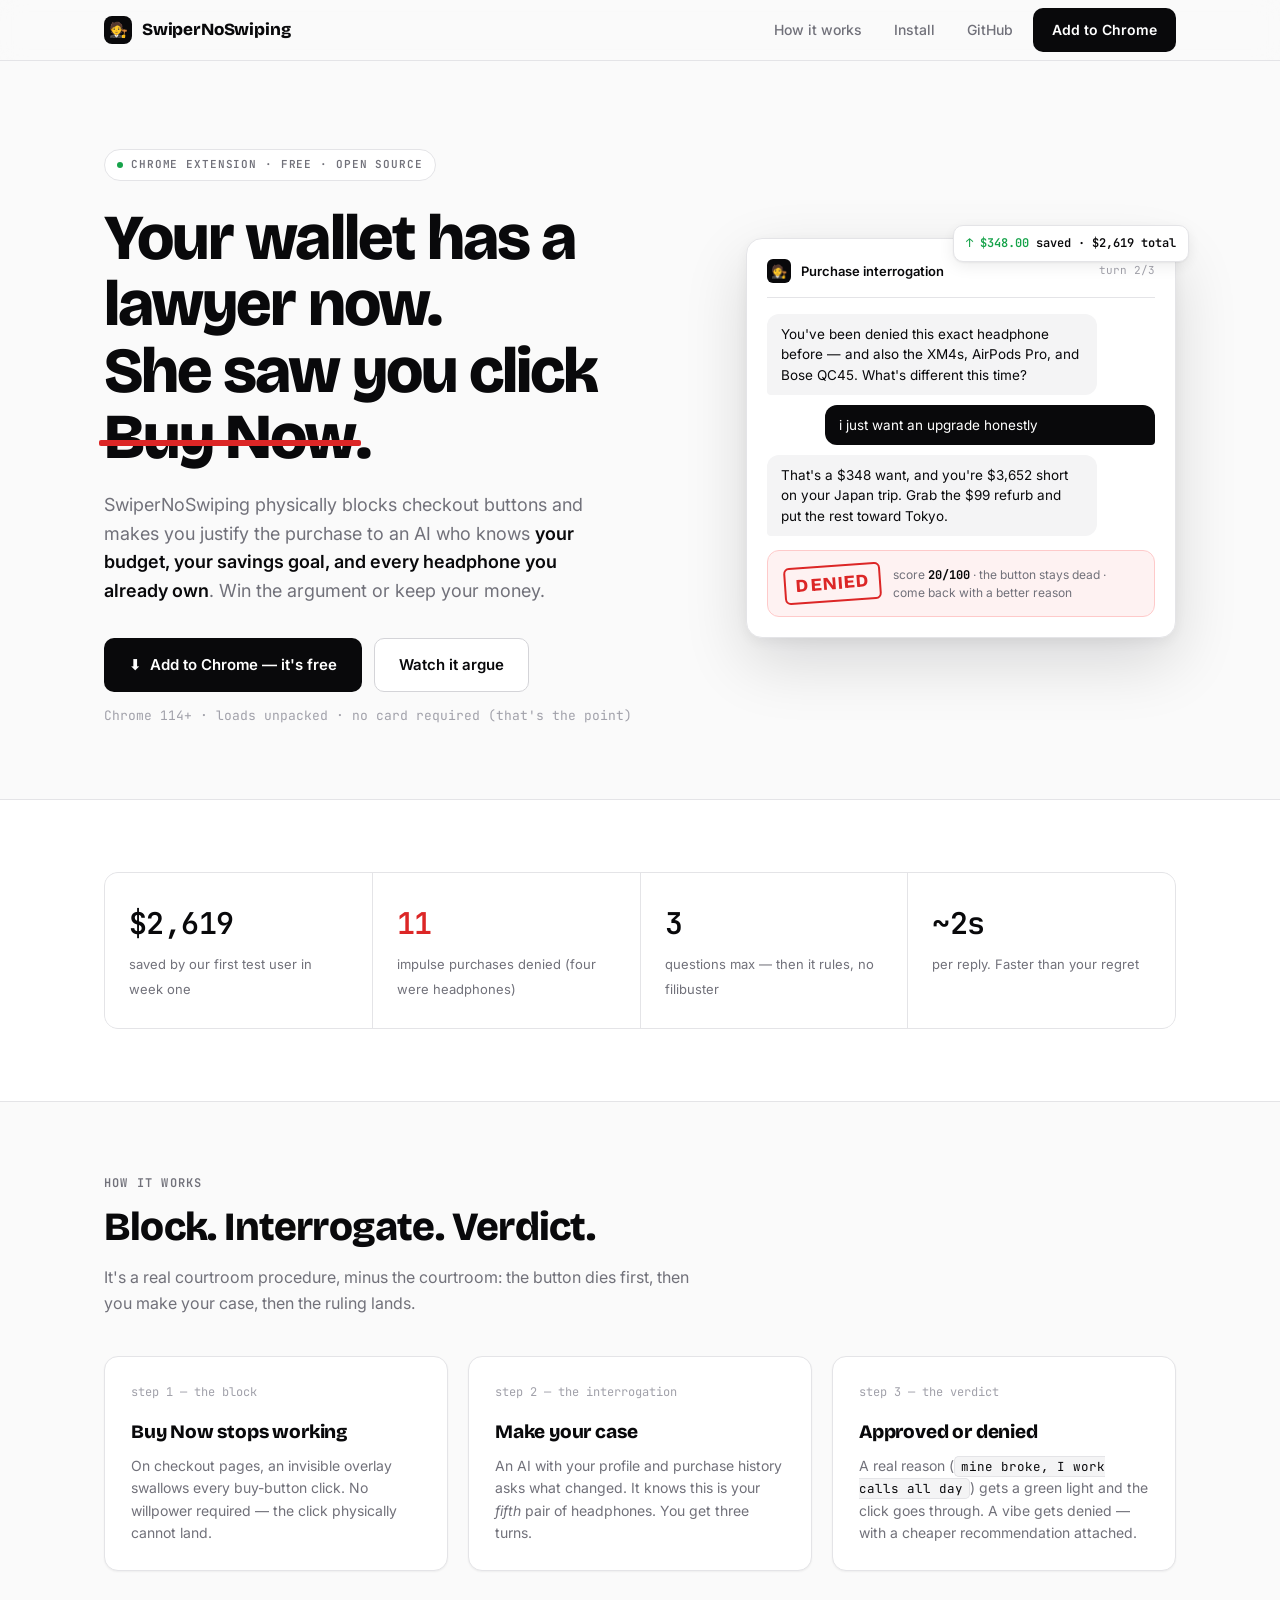
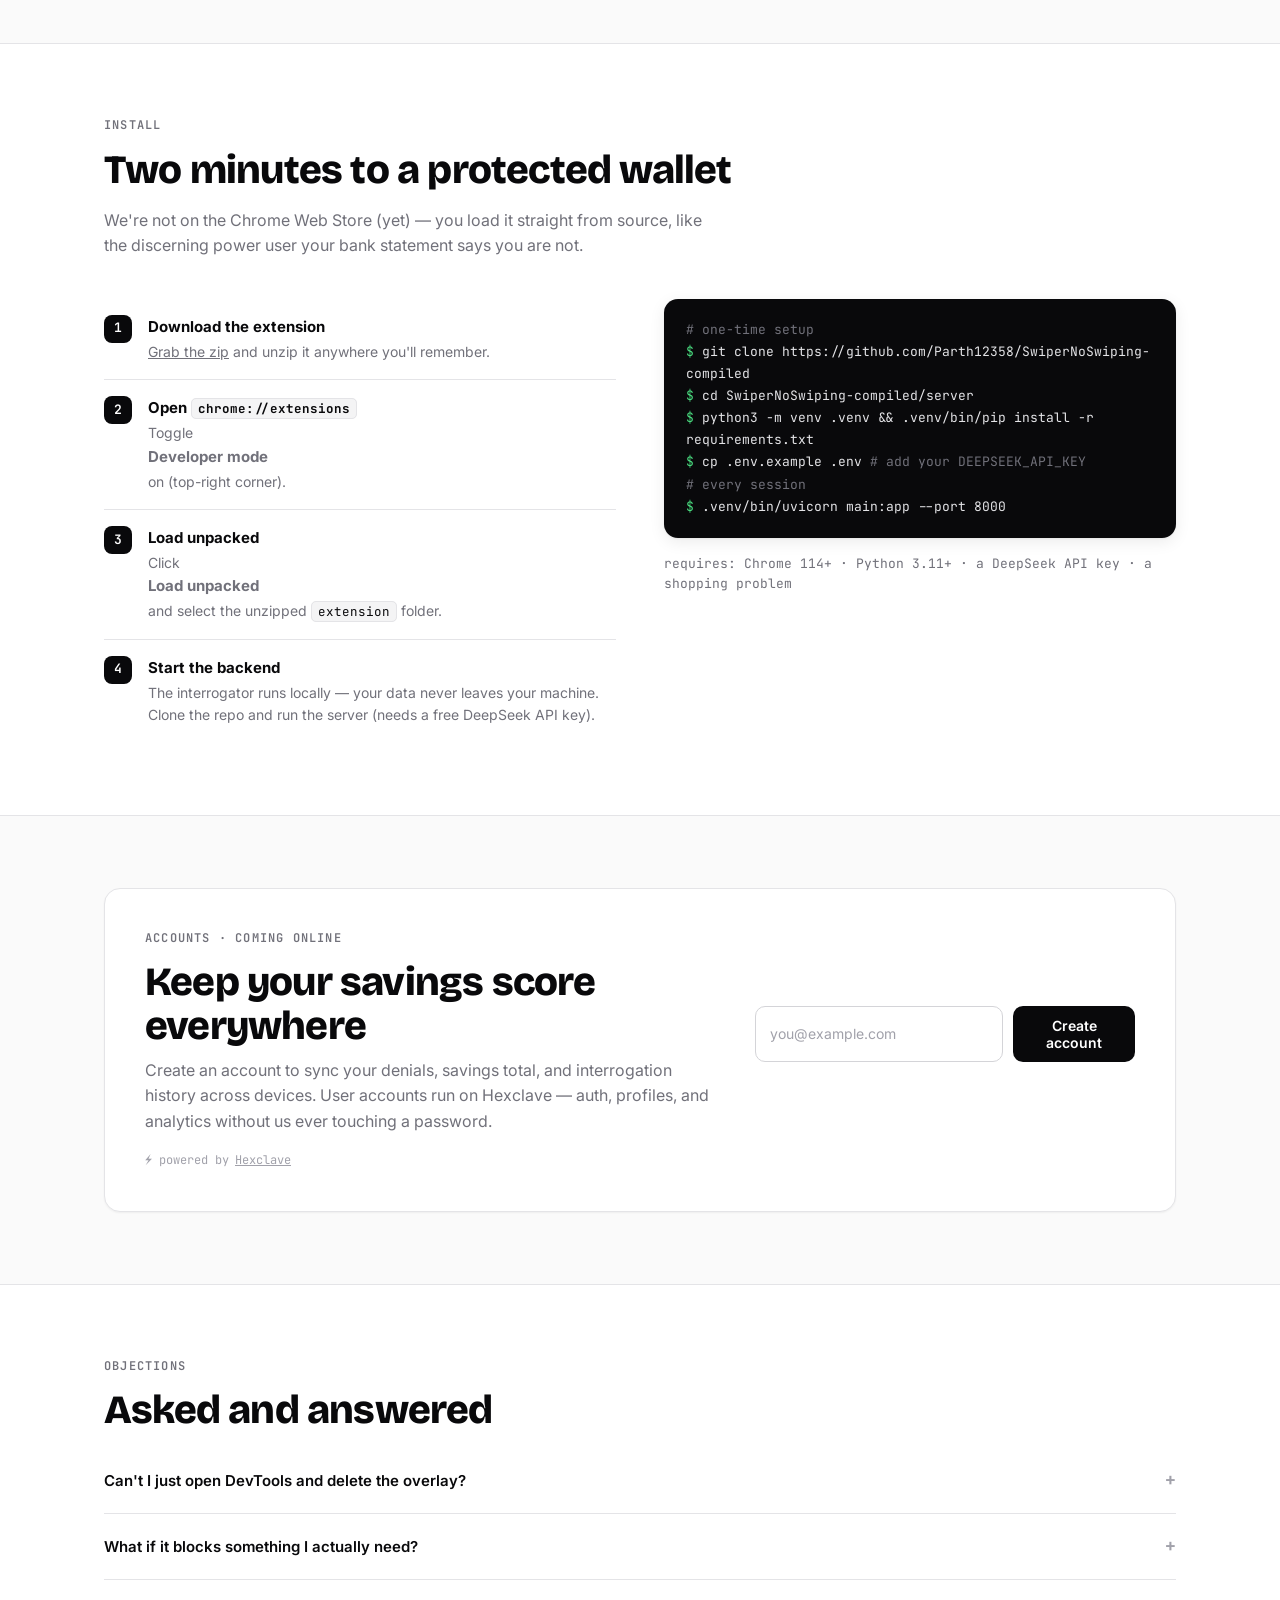
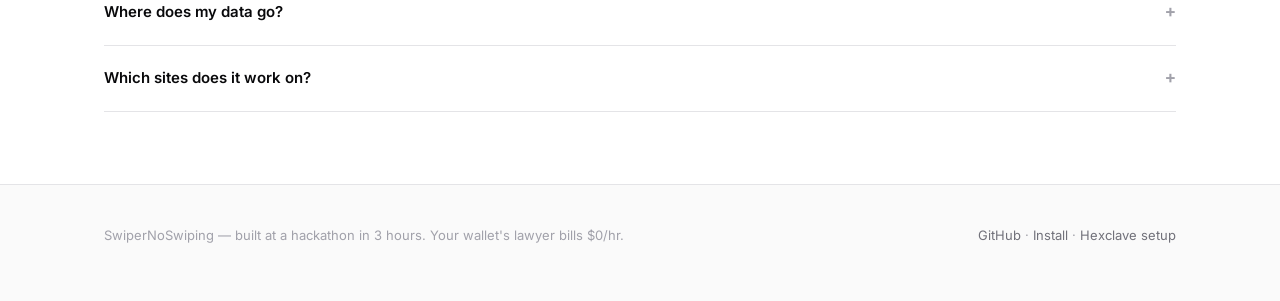
==== docs/index.html @ 62255a2b "Landing/install page (Mobbin-informed) + shadcn restyle + Hexclave scaffold - docs/: install page fo" ====
<!doctype html>
<html lang="en">
<head>
<meta charset="utf-8">
<meta name="viewport" content="width=device-width, initial-scale=1">
<title>SwiperNoSwiping — your wallet has a lawyer now</title>
<meta name="description" content="A Chrome extension that blocks the Buy button and makes you argue with an AI who has seen your bank statement. Win the argument or keep your money.">
<link rel="preconnect" href="https://fonts.googleapis.com">
<link rel="preconnect" href="https://fonts.gstatic.com" crossorigin>
<link href="https://fonts.googleapis.com/css2?family=Bricolage+Grotesque:opsz,wght@12..96,400;12..96,600;12..96,800&family=Inter:wght@400;500;600&family=JetBrains+Mono:wght@400;600&display=swap" rel="stylesheet">
<link rel="icon" href="data:image/svg+xml,<svg xmlns='http://www.w3.org/2000/svg' viewBox='0 0 100 100'><text y='.9em' font-size='90'>🧑‍⚖️</text></svg>">
<style>
  :root {
    --bg: #FAFAFA;          /* zinc-50 */
    --surface: #FFFFFF;
    --ink: #09090B;         /* zinc-950 */
    --muted: #71717A;       /* zinc-500 */
    --faint: #A1A1AA;       /* zinc-400 */
    --border: #E4E4E7;      /* zinc-200 */
    --border-strong: #D4D4D8;
    --denied: #DC2626;      /* red-600 */
    --denied-bg: #FEF2F2;   /* red-50 */
    --approved: #16A34A;    /* green-600 */
    --approved-bg: #F0FDF4; /* green-50 */
    --radius: 10px;
    --font-display: "Bricolage Grotesque", "Inter", system-ui, sans-serif;
    --font-body: "Inter", system-ui, -apple-system, sans-serif;
    --font-mono: "JetBrains Mono", ui-monospace, SFMono-Regular, monospace;
    --shadow-sm: 0 1px 2px rgba(9, 9, 11, 0.05);
    --shadow-md: 0 4px 16px rgba(9, 9, 11, 0.08), 0 1px 2px rgba(9, 9, 11, 0.05);
    --shadow-lg: 0 24px 64px rgba(9, 9, 11, 0.14), 0 4px 16px rgba(9, 9, 11, 0.06);
  }
  * { box-sizing: border-box; margin: 0; padding: 0; }
  html { scroll-behavior: smooth; }
  body {
    background: var(--bg);
    color: var(--ink);
    font-family: var(--font-body);
    font-size: 16px;
    line-height: 1.6;
    -webkit-font-smoothing: antialiased;
  }
  a { color: inherit; }
  .wrap { max-width: 1120px; margin: 0 auto; padding: 0 24px; }

  /* ---------- Nav ---------- */
  nav {
    position: sticky; top: 0; z-index: 50;
    background: rgba(250, 250, 250, 0.86);
    backdrop-filter: blur(12px);
    border-bottom: 1px solid var(--border);
  }
  .nav-inner { display: flex; align-items: center; justify-content: space-between; height: 60px; }
  .logo { display: flex; align-items: center; gap: 10px; font-family: var(--font-display); font-weight: 800; font-size: 17px; text-decoration: none; letter-spacing: -0.01em; }
  .logo-mark { width: 28px; height: 28px; border-radius: 8px; background: var(--ink); color: #fff; display: grid; place-items: center; font-size: 15px; }
  .nav-links { display: flex; align-items: center; gap: 8px; }
  .nav-links a.plain { text-decoration: none; font-size: 14px; font-weight: 500; color: var(--muted); padding: 8px 12px; border-radius: 8px; }
  .nav-links a.plain:hover { color: var(--ink); background: #F4F4F5; }

  /* ---------- Buttons (shadcn language) ---------- */
  .btn {
    display: inline-flex; align-items: center; justify-content: center; gap: 8px;
    font-family: var(--font-body); font-size: 14px; font-weight: 600;
    border-radius: var(--radius); border: 1px solid transparent;
    padding: 10px 18px; cursor: pointer; text-decoration: none;
    transition: background 0.15s ease, border-color 0.15s ease, transform 0.15s ease;
  }
  .btn:focus-visible, a:focus-visible, button:focus-visible, input:focus-visible {
    outline: 2px solid var(--ink); outline-offset: 2px;
  }
  .btn-primary { background: var(--ink); color: #fff; }
  .btn-primary:hover { background: #27272A; }
  .btn-outline { background: var(--surface); color: var(--ink); border-color: var(--border-strong); }
  .btn-outline:hover { border-color: var(--faint); background: #F4F4F5; }
  .btn-lg { padding: 14px 24px; font-size: 15px; }

  /* ---------- Hero ---------- */
  .hero { padding: 88px 0 72px; overflow: hidden; }
  .hero-grid { display: grid; grid-template-columns: 1.05fr 0.95fr; gap: 64px; align-items: center; }
  .badge {
    display: inline-flex; align-items: center; gap: 8px;
    font-family: var(--font-mono); font-size: 11px; font-weight: 600;
    letter-spacing: 0.08em; text-transform: uppercase; color: var(--muted);
    border: 1px solid var(--border); background: var(--surface);
    border-radius: 999px; padding: 6px 12px; margin-bottom: 24px;
  }
  .badge .dot { width: 6px; height: 6px; border-radius: 50%; background: var(--approved); }
  h1 {
    font-family: var(--font-display);
    font-size: clamp(40px, 5.4vw, 64px);
    font-weight: 800; line-height: 1.04; letter-spacing: -0.03em;
    margin-bottom: 20px;
  }
  h1 .strike { position: relative; white-space: nowrap; }
  h1 .strike::after {
    content: ""; position: absolute; left: -2%; right: -2%; top: 54%;
    height: 0.09em; background: var(--denied); border-radius: 2px;
    transform: scaleX(0); transform-origin: left center;
    animation: strike 0.5s cubic-bezier(0.7, 0, 0.2, 1) 1.1s forwards;
  }
  @keyframes strike { to { transform: scaleX(1); } }
  .hero-sub { font-size: 18px; color: var(--muted); max-width: 46ch; margin-bottom: 32px; }
  .hero-sub strong { color: var(--ink); font-weight: 600; }
  .hero-ctas { display: flex; gap: 12px; flex-wrap: wrap; align-items: center; }
  .hero-note { font-size: 13px; color: var(--faint); margin-top: 14px; font-family: var(--font-mono); }

  /* ---------- The interrogation (signature) ---------- */
  .phone {
    background: var(--surface); border: 1px solid var(--border);
    border-radius: 16px; box-shadow: var(--shadow-lg);
    padding: 20px; max-width: 430px; margin-left: auto; position: relative;
  }
  .phone-head { display: flex; align-items: center; gap: 10px; padding-bottom: 14px; border-bottom: 1px solid var(--border); margin-bottom: 16px; }
  .phone-head .logo-mark { width: 24px; height: 24px; font-size: 13px; border-radius: 6px; }
  .phone-head .t { font-size: 13px; font-weight: 600; }
  .phone-head .s { font-size: 11px; color: var(--faint); font-family: var(--font-mono); margin-left: auto; }
  .bubble {
    max-width: 85%; padding: 10px 14px; border-radius: 12px;
    font-size: 13.5px; line-height: 1.5; margin-bottom: 10px;
    opacity: 0; transform: translateY(8px);
    animation: rise 0.45s ease forwards;
  }
  .bubble.a { background: #F4F4F5; border-bottom-left-radius: 4px; }
  .bubble.u { background: var(--ink); color: #fff; border-bottom-right-radius: 4px; margin-left: auto; }
  .bubble:nth-of-type(1) { animation-delay: 0.15s; }
  .bubble:nth-of-type(2) { animation-delay: 0.55s; }
  .bubble:nth-of-type(3) { animation-delay: 0.95s; }
  @keyframes rise { to { opacity: 1; transform: translateY(0); } }
  .verdict-card {
    border: 1px solid #FECACA; background: var(--denied-bg);
    border-radius: 12px; padding: 14px 16px; margin-top: 14px;
    display: flex; align-items: center; gap: 12px;
    opacity: 0; transform: scale(0.94) rotate(-1deg);
    animation: stamp 0.35s cubic-bezier(0.2, 1.4, 0.4, 1) 1.5s forwards;
  }
  @keyframes stamp { to { opacity: 1; transform: scale(1) rotate(0deg); } }
  .verdict-stamp {
    font-family: var(--font-display); font-weight: 800; font-size: 18px;
    letter-spacing: 0.06em; color: var(--denied);
    border: 2px solid var(--denied); border-radius: 6px; padding: 2px 10px;
    transform: rotate(-4deg);
  }
  .verdict-meta { font-size: 12px; color: var(--muted); line-height: 1.45; }
  .verdict-meta b { color: var(--ink); font-family: var(--font-mono); }
  .savings-chip {
    position: absolute; right: -14px; top: -14px;
    background: var(--surface); border: 1px solid var(--border);
    box-shadow: var(--shadow-md); border-radius: 10px; padding: 8px 12px;
    font-family: var(--font-mono); font-size: 12px; font-weight: 600;
  }
  .savings-chip .up { color: var(--approved); }

  /* ---------- Sections ---------- */
  section { padding: 72px 0; }
  section.alt { background: var(--surface); border-top: 1px solid var(--border); border-bottom: 1px solid var(--border); }
  .eyebrow { font-family: var(--font-mono); font-size: 12px; font-weight: 600; letter-spacing: 0.1em; text-transform: uppercase; color: var(--muted); margin-bottom: 12px; }
  h2 { font-family: var(--font-display); font-size: clamp(28px, 3.4vw, 40px); font-weight: 800; letter-spacing: -0.02em; line-height: 1.1; margin-bottom: 16px; }
  .section-sub { color: var(--muted); max-width: 60ch; margin-bottom: 40px; }

  /* Stats band — the receipts */
  .stats { display: grid; grid-template-columns: repeat(4, 1fr); gap: 1px; background: var(--border); border: 1px solid var(--border); border-radius: 14px; overflow: hidden; }
  .stat { background: var(--surface); padding: 26px 24px; }
  .stat .n { font-family: var(--font-mono); font-size: 30px; font-weight: 600; letter-spacing: -0.02em; display: block; margin-bottom: 4px; }
  .stat .n.red { color: var(--denied); }
  .stat .l { font-size: 13px; color: var(--muted); }

  /* How it works — a real sequence, so it's numbered */
  .steps { display: grid; grid-template-columns: repeat(3, 1fr); gap: 20px; }
  .step { background: var(--surface); border: 1px solid var(--border); border-radius: 14px; padding: 26px; box-shadow: var(--shadow-sm); }
  .step .k { font-family: var(--font-mono); font-size: 12px; color: var(--faint); display: block; margin-bottom: 14px; }
  .step h3 { font-family: var(--font-display); font-size: 19px; font-weight: 800; margin-bottom: 8px; letter-spacing: -0.01em; }
  .step p { font-size: 14px; color: var(--muted); }
  .step p code { font-family: var(--font-mono); font-size: 12.5px; background: #F4F4F5; border: 1px solid var(--border); border-radius: 5px; padding: 1px 6px; color: var(--ink); }

  /* Install */
  .install-grid { display: grid; grid-template-columns: 1fr 1fr; gap: 48px; align-items: start; }
  .install-steps { counter-reset: inst; list-style: none; }
  .install-steps li { counter-increment: inst; display: flex; gap: 16px; padding: 16px 0; border-bottom: 1px solid var(--border); }
  .install-steps li:last-child { border-bottom: none; }
  .install-steps li::before {
    content: counter(inst);
    font-family: var(--font-mono); font-size: 13px; font-weight: 600;
    width: 28px; height: 28px; flex: 0 0 28px; border-radius: 8px;
    background: var(--ink); color: #fff; display: grid; place-items: center;
  }
  .install-steps b { display: block; font-size: 15px; margin-bottom: 2px; }
  .install-steps p { font-size: 14px; color: var(--muted); }
  .install-steps code { font-family: var(--font-mono); font-size: 12.5px; background: #F4F4F5; border: 1px solid var(--border); border-radius: 5px; padding: 1px 6px; color: var(--ink); }
  .terminal {
    background: var(--ink); color: #E4E4E7; border-radius: 14px;
    font-family: var(--font-mono); font-size: 13px; line-height: 1.7;
    padding: 20px 22px; box-shadow: var(--shadow-md); overflow-x: auto;
  }
  .terminal .c { color: #71717A; }
  .terminal .g { color: #4ADE80; }
  .req { margin-top: 16px; font-size: 13px; color: var(--muted); font-family: var(--font-mono); }

  /* Hexclave / account */
  .account-card {
    background: var(--surface); border: 1px solid var(--border); border-radius: 16px;
    padding: 40px; display: grid; grid-template-columns: 1.2fr 0.8fr; gap: 40px; align-items: center;
    box-shadow: var(--shadow-sm);
  }
  .account-card h2 { margin-bottom: 10px; }
  .account-form { display: flex; gap: 10px; }
  .account-form input {
    flex: 1; font-family: var(--font-body); font-size: 14px;
    border: 1px solid var(--border-strong); border-radius: var(--radius);
    padding: 10px 14px; background: var(--surface); color: var(--ink);
  }
  .account-form input::placeholder { color: var(--faint); }
  .account-status { margin-top: 12px; font-size: 13px; font-family: var(--font-mono); color: var(--muted); min-height: 20px; }
  .powered { display: inline-flex; align-items: center; gap: 6px; font-size: 12px; color: var(--faint); font-family: var(--font-mono); margin-top: 16px; }

  /* FAQ */
  details { border-bottom: 1px solid var(--border); }
  details summary {
    cursor: pointer; list-style: none; display: flex; justify-content: space-between; align-items: center;
    padding: 18px 0; font-weight: 600; font-size: 15px;
  }
  details summary::after { content: "+"; font-family: var(--font-mono); color: var(--faint); font-size: 18px; }
  details[open] summary::after { content: "−"; }
  details p { padding: 0 0 18px; font-size: 14px; color: var(--muted); max-width: 70ch; }

  footer { padding: 40px 0 56px; }
  .foot { display: flex; justify-content: space-between; align-items: center; gap: 16px; flex-wrap: wrap; color: var(--faint); font-size: 13px; }
  .foot a { color: var(--muted); text-decoration: none; }
  .foot a:hover { color: var(--ink); }

  @media (max-width: 900px) {
    .hero { padding: 56px 0 48px; }
    .hero-grid { grid-template-columns: 1fr; gap: 48px; }
    .phone { margin: 0 auto; }
    .stats { grid-template-columns: repeat(2, 1fr); }
    .steps { grid-template-columns: 1fr; }
    .install-grid { grid-template-columns: 1fr; }
    .account-card { grid-template-columns: 1fr; padding: 28px; }
  }
  @media (prefers-reduced-motion: reduce) {
    html { scroll-behavior: auto; }
    .bubble, .verdict-card, h1 .strike::after { animation: none; opacity: 1; transform: none; }
    h1 .strike::after { transform: scaleX(1); }
  }
</style>
</head>
<body>

<nav>
  <div class="wrap nav-inner">
    <a class="logo" href="#"><span class="logo-mark">🧑‍⚖️</span> SwiperNoSwiping</a>
    <div class="nav-links">
      <a class="plain" href="#how">How it works</a>
      <a class="plain" href="#install">Install</a>
      <a class="plain" href="https://github.com/Parth12358/SwiperNoSwiping-compiled">GitHub</a>
      <a class="btn btn-primary" href="#install">Add to Chrome</a>
    </div>
  </div>
</nav>

<header class="hero">
  <div class="wrap hero-grid">
    <div>
      <span class="badge"><span class="dot"></span> Chrome extension · free · open source</span>
      <h1>Your wallet has a lawyer now.<br>She saw you click <span class="strike">Buy&nbsp;Now</span>.</h1>
      <p class="hero-sub">SwiperNoSwiping physically blocks checkout buttons and makes you justify the purchase to an AI who knows <strong>your budget, your savings goal, and every headphone you already own</strong>. Win the argument or keep your money.</p>
      <div class="hero-ctas">
        <a class="btn btn-primary btn-lg" href="swipernoswiping-extension.zip" download>⬇&nbsp; Add to Chrome — it's free</a>
        <a class="btn btn-outline btn-lg" href="#how">Watch it argue</a>
      </div>
      <p class="hero-note">Chrome 114+ · loads unpacked · no card required (that's the point)</p>
    </div>

    <div class="phone" aria-label="Example interrogation: a purchase gets denied">
      <div class="savings-chip"><span class="up">↑ $348.00</span> saved · $2,619 total</div>
      <div class="phone-head">
        <span class="logo-mark">🧑‍⚖️</span>
        <span class="t">Purchase interrogation</span>
        <span class="s">turn 2/3</span>
      </div>
      <div class="bubble a">You've been denied this exact headphone before — and also the XM4s, AirPods Pro, and Bose QC45. What's different this time?</div>
      <div class="bubble u">i just want an upgrade honestly</div>
      <div class="bubble a">That's a $348 want, and you're $3,652 short on your Japan trip. Grab the $99 refurb and put the rest toward Tokyo.</div>
      <div class="verdict-card">
        <span class="verdict-stamp">DENIED</span>
        <span class="verdict-meta">score <b>20/100</b> · the button stays dead ·<br>come back with a better reason</span>
      </div>
    </div>
  </div>
</header>

<section class="alt">
  <div class="wrap">
    <div class="stats" role="list">
      <div class="stat" role="listitem"><span class="n">$2,619</span><span class="l">saved by our first test user in week one</span></div>
      <div class="stat" role="listitem"><span class="n red">11</span><span class="l">impulse purchases denied (four were headphones)</span></div>
      <div class="stat" role="listitem"><span class="n">3</span><span class="l">questions max — then it rules, no filibuster</span></div>
      <div class="stat" role="listitem"><span class="n">~2s</span><span class="l">per reply. Faster than your regret</span></div>
    </div>
  </div>
</section>

<section id="how">
  <div class="wrap">
    <p class="eyebrow">How it works</p>
    <h2>Block. Interrogate. Verdict.</h2>
    <p class="section-sub">It's a real courtroom procedure, minus the courtroom: the button dies first, then you make your case, then the ruling lands.</p>
    <div class="steps">
      <div class="step">
        <span class="k">step 1 — the block</span>
        <h3>Buy Now stops working</h3>
        <p>On checkout pages, an invisible overlay swallows every buy-button click. No willpower required — the click physically cannot land.</p>
      </div>
      <div class="step">
        <span class="k">step 2 — the interrogation</span>
        <h3>Make your case</h3>
        <p>An AI with your profile and purchase history asks what changed. It knows this is your <em>fifth</em> pair of headphones. You get three turns.</p>
      </div>
      <div class="step">
        <span class="k">step 3 — the verdict</span>
        <h3>Approved or denied</h3>
        <p>A real reason (<code>mine broke, I work calls all day</code>) gets a green light and the click goes through. A vibe gets denied — with a cheaper recommendation attached.</p>
      </div>
    </div>
  </div>
</section>

<section class="alt" id="install">
  <div class="wrap">
    <p class="eyebrow">Install</p>
    <h2>Two minutes to a protected wallet</h2>
    <p class="section-sub">We're not on the Chrome Web Store (yet) — you load it straight from source, like the discerning power user your bank statement says you are not.</p>
    <div class="install-grid">
      <ol class="install-steps">
        <li><div><b>Download the extension</b><p><a href="swipernoswiping-extension.zip" download>Grab the zip</a> and unzip it anywhere you'll remember.</p></div></li>
        <li><div><b>Open <code>chrome://extensions</code></b><p>Toggle <b>Developer mode</b> on (top-right corner).</p></div></li>
        <li><div><b>Load unpacked</b><p>Click <b>Load unpacked</b> and select the unzipped <code>extension</code> folder.</p></div></li>
        <li><div><b>Start the backend</b><p>The interrogator runs locally — your data never leaves your machine. Clone the repo and run the server (needs a free DeepSeek API key).</p></div></li>
      </ol>
      <div>
        <div class="terminal">
          <div class="c"># one-time setup</div>
          <div><span class="g">$</span> git clone https://github.com/Parth12358/SwiperNoSwiping-compiled</div>
          <div><span class="g">$</span> cd SwiperNoSwiping-compiled/server</div>
          <div><span class="g">$</span> python3 -m venv .venv &amp;&amp; .venv/bin/pip install -r requirements.txt</div>
          <div><span class="g">$</span> cp .env.example .env  <span class="c"># add your DEEPSEEK_API_KEY</span></div>
          <div class="c"># every session</div>
          <div><span class="g">$</span> .venv/bin/uvicorn main:app --port 8000</div>
        </div>
        <p class="req">requires: Chrome 114+ · Python 3.11+ · a DeepSeek API key · a shopping problem</p>
      </div>
    </div>
  </div>
</section>

<section>
  <div class="wrap">
    <div class="account-card">
      <div>
        <p class="eyebrow">Accounts · coming online</p>
        <h2>Keep your savings score everywhere</h2>
        <p class="section-sub" style="margin-bottom:0">Create an account to sync your denials, savings total, and interrogation history across devices. User accounts run on Hexclave — auth, profiles, and analytics without us ever touching a password.</p>
        <span class="powered">⚡ powered by <a href="https://www.hexclave.com">Hexclave</a></span>
      </div>
      <div>
        <form class="account-form" id="hexclave-form">
          <input type="email" id="hexclave-email" placeholder="you@example.com" aria-label="Email address" required>
          <button class="btn btn-primary" type="submit">Create account</button>
        </form>
        <p class="account-status" id="hexclave-status"></p>
      </div>
    </div>
  </div>
</section>

<section class="alt">
  <div class="wrap">
    <p class="eyebrow">Objections</p>
    <h2>Asked and answered</h2>
    <div>
      <details>
        <summary>Can't I just open DevTools and delete the overlay?</summary>
        <p>Yes. If you're the kind of person who opens DevTools to buy headphones, you've earned them. This is a speed bump for the 0.4-second impulse click, not a prison.</p>
      </details>
      <details>
        <summary>What if it blocks something I actually need?</summary>
        <p>Medical, food, safety, and work-required items are approved instantly — no questions, score 100. And if anything ever breaks (server down, timeout, bad response), the extension fails open: the overlay comes off and your purchase goes through. It will never trap you on a checkout page.</p>
      </details>
      <details>
        <summary>Where does my data go?</summary>
        <p>Nowhere. The backend runs on your machine, history lives in a local SQLite file, and the only external call is the AI request to DeepSeek with the product info and your profile. No tracking, no ads targeting your weaknesses — the ad slot is a static joke.</p>
      </details>
      <details>
        <summary>Which sites does it work on?</summary>
        <p>Amazon and Best Buy today, plus a bundled demo page. The detector is two-layer (known selectors, then text matching), so more retailers are a manifest line away.</p>
      </details>
    </div>
  </div>
</section>

<footer>
  <div class="wrap foot">
    <span>SwiperNoSwiping — built at a hackathon in 3 hours. Your wallet's lawyer bills $0/hr.</span>
    <span><a href="https://github.com/Parth12358/SwiperNoSwiping-compiled">GitHub</a> · <a href="#install">Install</a> · <a href="HEXCLAVE_SETUP.md">Hexclave setup</a></span>
  </div>
</footer>

<script src="hexclave-config.js"></script>
<script type="module">
  // Hexclave user infrastructure (auth/profiles) — @hexclave/js.
  // Until a project ID is configured (see HEXCLAVE_SETUP.md), the form
  // explains itself instead of pretending.
  const form = document.getElementById('hexclave-form');
  const status = document.getElementById('hexclave-status');
  form.addEventListener('submit', async (e) => {
    e.preventDefault();
    const projectId = window.HEXCLAVE_PROJECT_ID;
    if (!projectId) {
      status.textContent = 'Accounts launch soon — Hexclave project not connected yet (see HEXCLAVE_SETUP.md).';
      return;
    }
    status.textContent = 'Connecting to Hexclave…';
    try {
      const { HexclaveClientApp } = await import('https://esm.sh/@hexclave/js');
      const app = new HexclaveClientApp({ projectId, tokenStore: 'cookie' });
      window.__hexclave = app; // sign-up flow continues per docs.hexclave.com
      status.textContent = 'Hexclave connected — finishing sign-up…';
    } catch (err) {
      status.textContent = 'Hexclave unreachable right now — try again in a minute.';
    }
  });
</script>
</body>
</html>
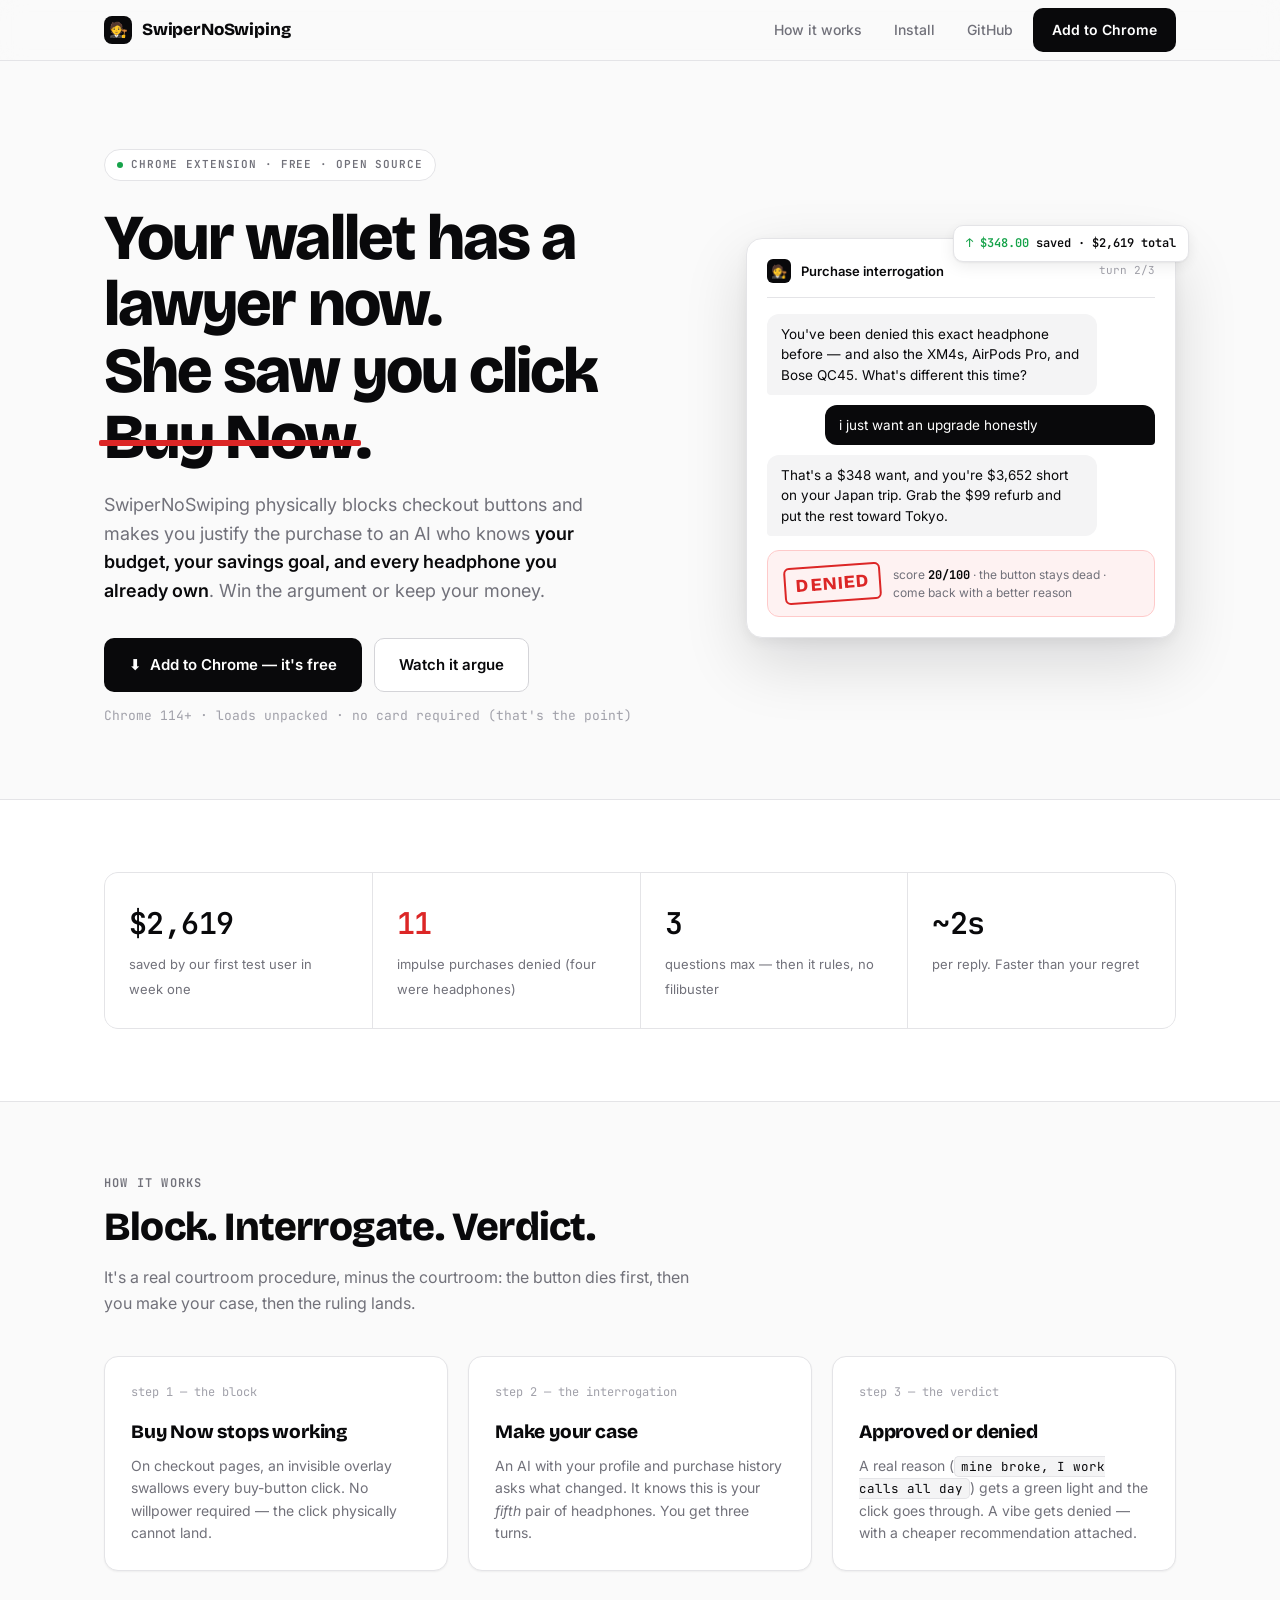
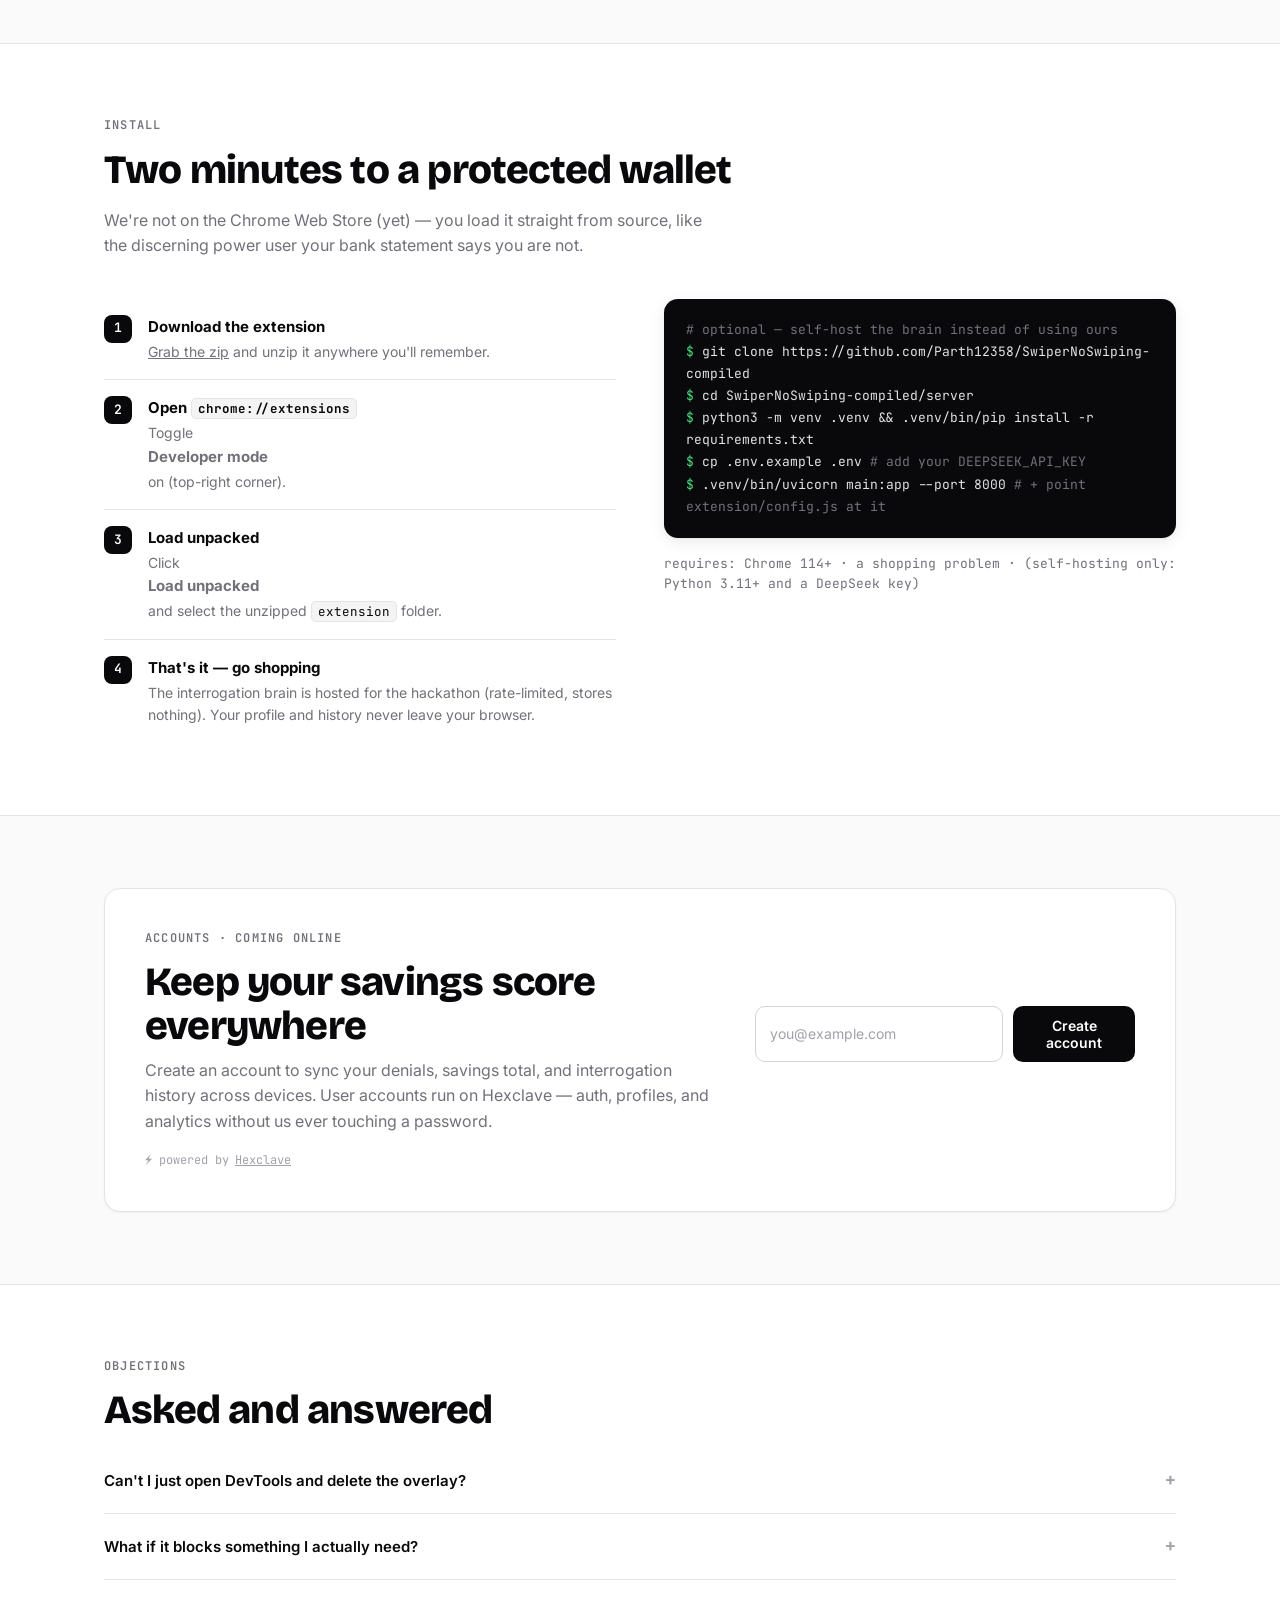
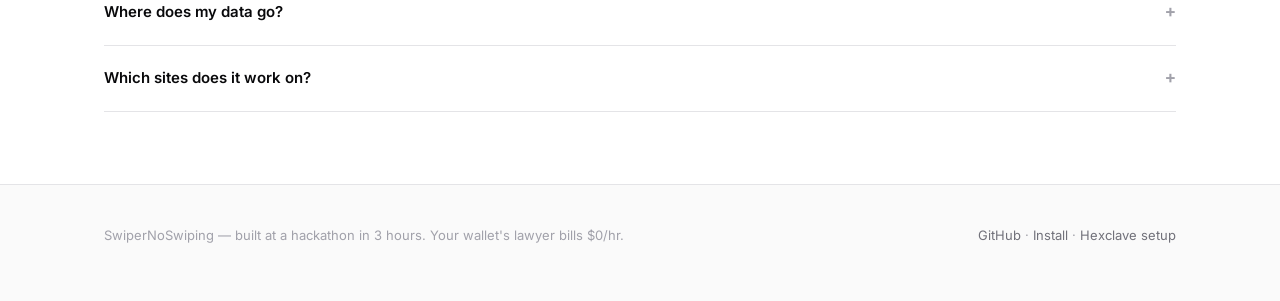
==== commit 19196881: "Stateless hosted mode: user data lives in chrome.storage, backend stores nothing - extension/storage" ====
--- a/docs/index.html
+++ b/docs/index.html
@@ -334,19 +334,18 @@
         <li><div><b>Download the extension</b><p><a href="swipernoswiping-extension.zip" download>Grab the zip</a> and unzip it anywhere you'll remember.</p></div></li>
         <li><div><b>Open <code>chrome://extensions</code></b><p>Toggle <b>Developer mode</b> on (top-right corner).</p></div></li>
         <li><div><b>Load unpacked</b><p>Click <b>Load unpacked</b> and select the unzipped <code>extension</code> folder.</p></div></li>
-        <li><div><b>Start the backend</b><p>The interrogator runs locally — your data never leaves your machine. Clone the repo and run the server (needs a free DeepSeek API key).</p></div></li>
+        <li><div><b>That's it — go shopping</b><p>The interrogation brain is hosted for the hackathon (rate-limited, stores nothing). Your profile and history never leave your browser.</p></div></li>
       </ol>
       <div>
         <div class="terminal">
-          <div class="c"># one-time setup</div>
+          <div class="c"># optional — self-host the brain instead of using ours</div>
           <div><span class="g">$</span> git clone https://github.com/Parth12358/SwiperNoSwiping-compiled</div>
           <div><span class="g">$</span> cd SwiperNoSwiping-compiled/server</div>
           <div><span class="g">$</span> python3 -m venv .venv &amp;&amp; .venv/bin/pip install -r requirements.txt</div>
           <div><span class="g">$</span> cp .env.example .env  <span class="c"># add your DEEPSEEK_API_KEY</span></div>
-          <div class="c"># every session</div>
-          <div><span class="g">$</span> .venv/bin/uvicorn main:app --port 8000</div>
+          <div><span class="g">$</span> .venv/bin/uvicorn main:app --port 8000  <span class="c"># + point extension/config.js at it</span></div>
         </div>
-        <p class="req">requires: Chrome 114+ · Python 3.11+ · a DeepSeek API key · a shopping problem</p>
+        <p class="req">requires: Chrome 114+ · a shopping problem · (self-hosting only: Python 3.11+ and a DeepSeek key)</p>
       </div>
     </div>
   </div>
@@ -387,7 +386,7 @@
       </details>
       <details>
         <summary>Where does my data go?</summary>
-        <p>Nowhere. The backend runs on your machine, history lives in a local SQLite file, and the only external call is the AI request to DeepSeek with the product info and your profile. No tracking, no ads targeting your weaknesses — the ad slot is a static joke.</p>
+        <p>Your profile and purchase history live in your browser (chrome.storage — JSON on your machine). Each interrogation sends the product plus that context to our hosted brain, which forwards it to DeepSeek for a verdict and forgets it — nothing is stored server-side, there are no accounts, and removing the extension deletes everything. No tracking, no ads targeting your weaknesses — the ad slot is a static joke.</p>
       </details>
       <details>
         <summary>Which sites does it work on?</summary>
@@ -406,11 +405,12 @@
 
 <script src="hexclave-config.js"></script>
 <script type="module">
-  // Hexclave user infrastructure (auth/profiles) — @hexclave/js.
-  // Until a project ID is configured (see HEXCLAVE_SETUP.md), the form
-  // explains itself instead of pretending.
+  // Hexclave user infrastructure (auth/profiles) — @hexclave/js, cloud setup.
+  // Hosted-pages flow per docs.hexclave.com: init the client app, then
+  // redirectToSignUp() sends the visitor to Hexclave's hosted sign-up.
   const form = document.getElementById('hexclave-form');
   const status = document.getElementById('hexclave-status');
+  const submitBtn = form.querySelector('button[type="submit"]');
   form.addEventListener('submit', async (e) => {
     e.preventDefault();
     const projectId = window.HEXCLAVE_PROJECT_ID;
@@ -418,14 +418,23 @@
       status.textContent = 'Accounts launch soon — Hexclave project not connected yet (see HEXCLAVE_SETUP.md).';
       return;
     }
-    status.textContent = 'Connecting to Hexclave…';
+    submitBtn.disabled = true;
+    status.textContent = 'Opening secure sign-up…';
     try {
-      const { HexclaveClientApp } = await import('https://esm.sh/@hexclave/js');
-      const app = new HexclaveClientApp({ projectId, tokenStore: 'cookie' });
-      window.__hexclave = app; // sign-up flow continues per docs.hexclave.com
-      status.textContent = 'Hexclave connected — finishing sign-up…';
+      // Version pinned so a new SDK release can't break the live page.
+      const { HexclaveClientApp } = await import('https://esm.sh/@hexclave/js@1.0.67');
+      const app = new HexclaveClientApp({
+        projectId,
+        baseUrl: window.HEXCLAVE_API_URL,
+        tokenStore: 'cookie',
+        urls: { default: { type: 'hosted' } },
+      });
+      window.__hexclave = app;
+      await app.redirectToSignUp();
     } catch (err) {
+      console.error('[hexclave]', err);
       status.textContent = 'Hexclave unreachable right now — try again in a minute.';
+      submitBtn.disabled = false;
     }
   });
 </script>
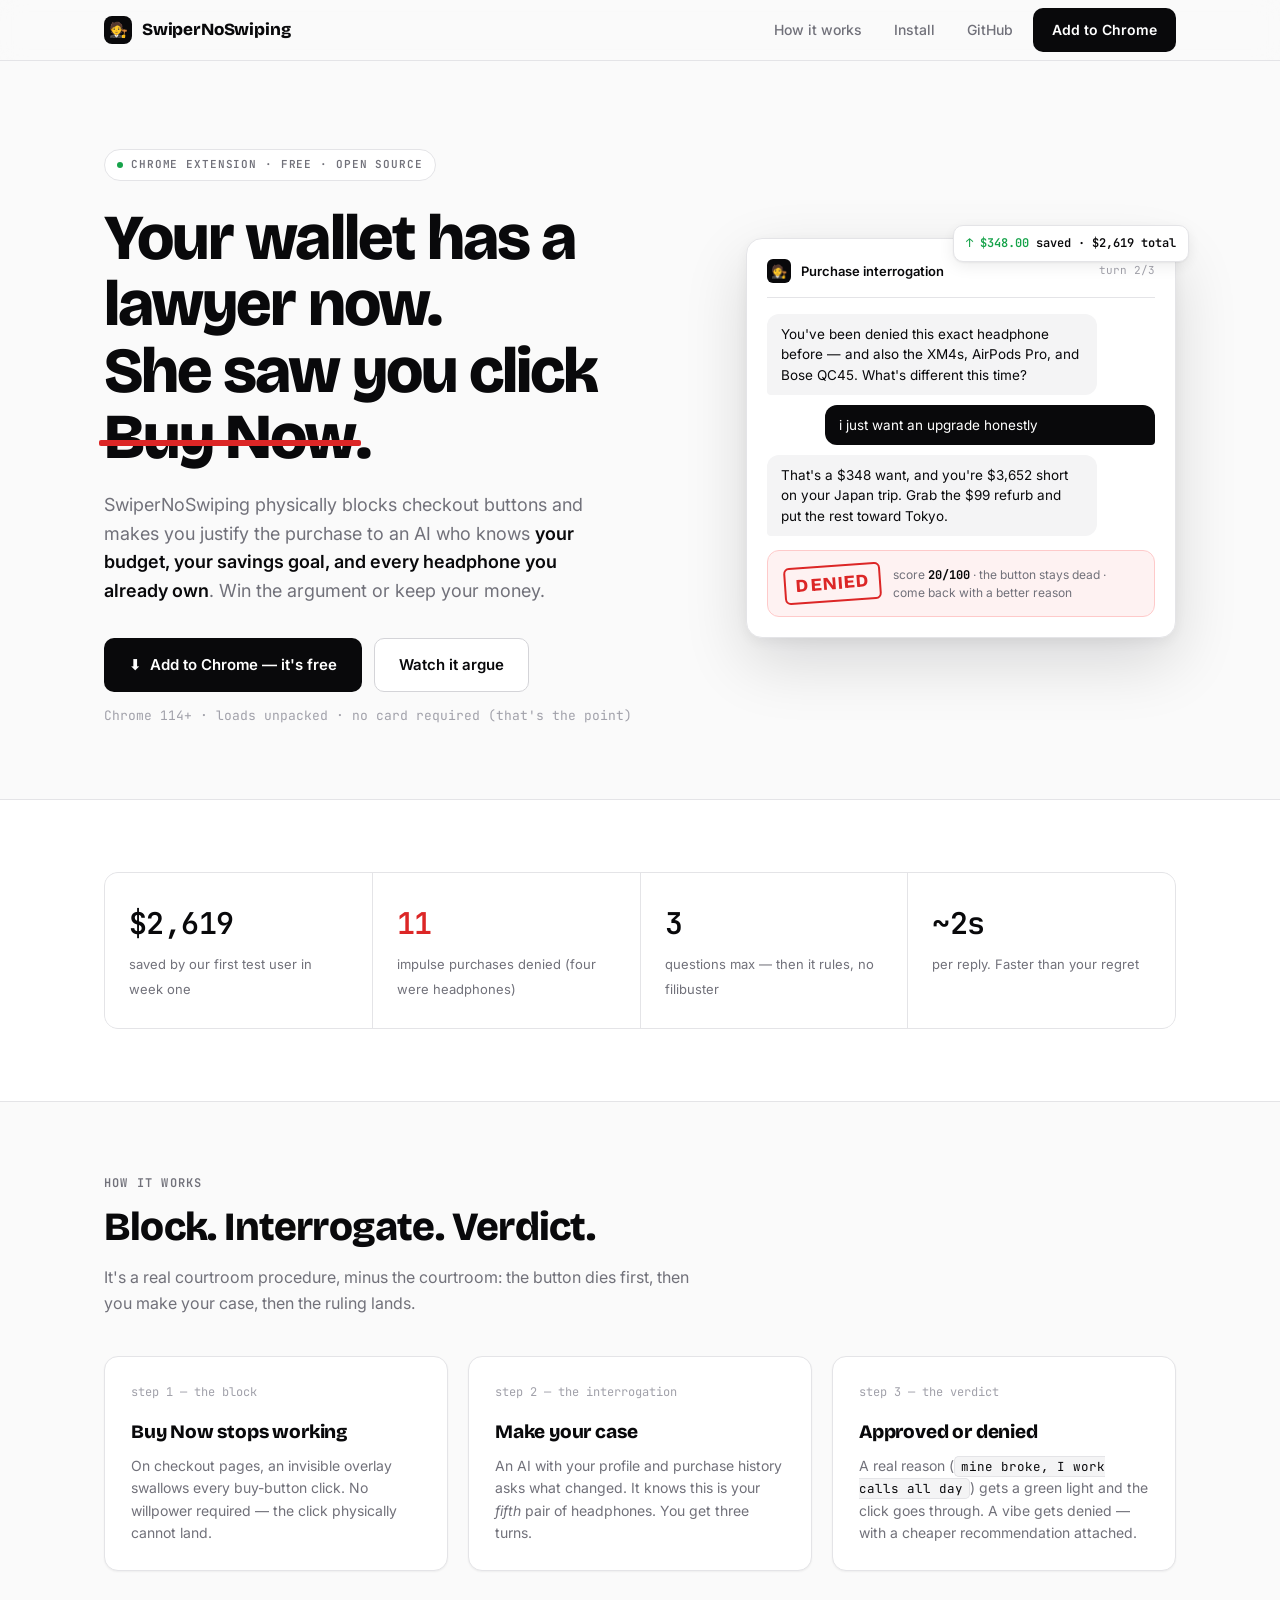
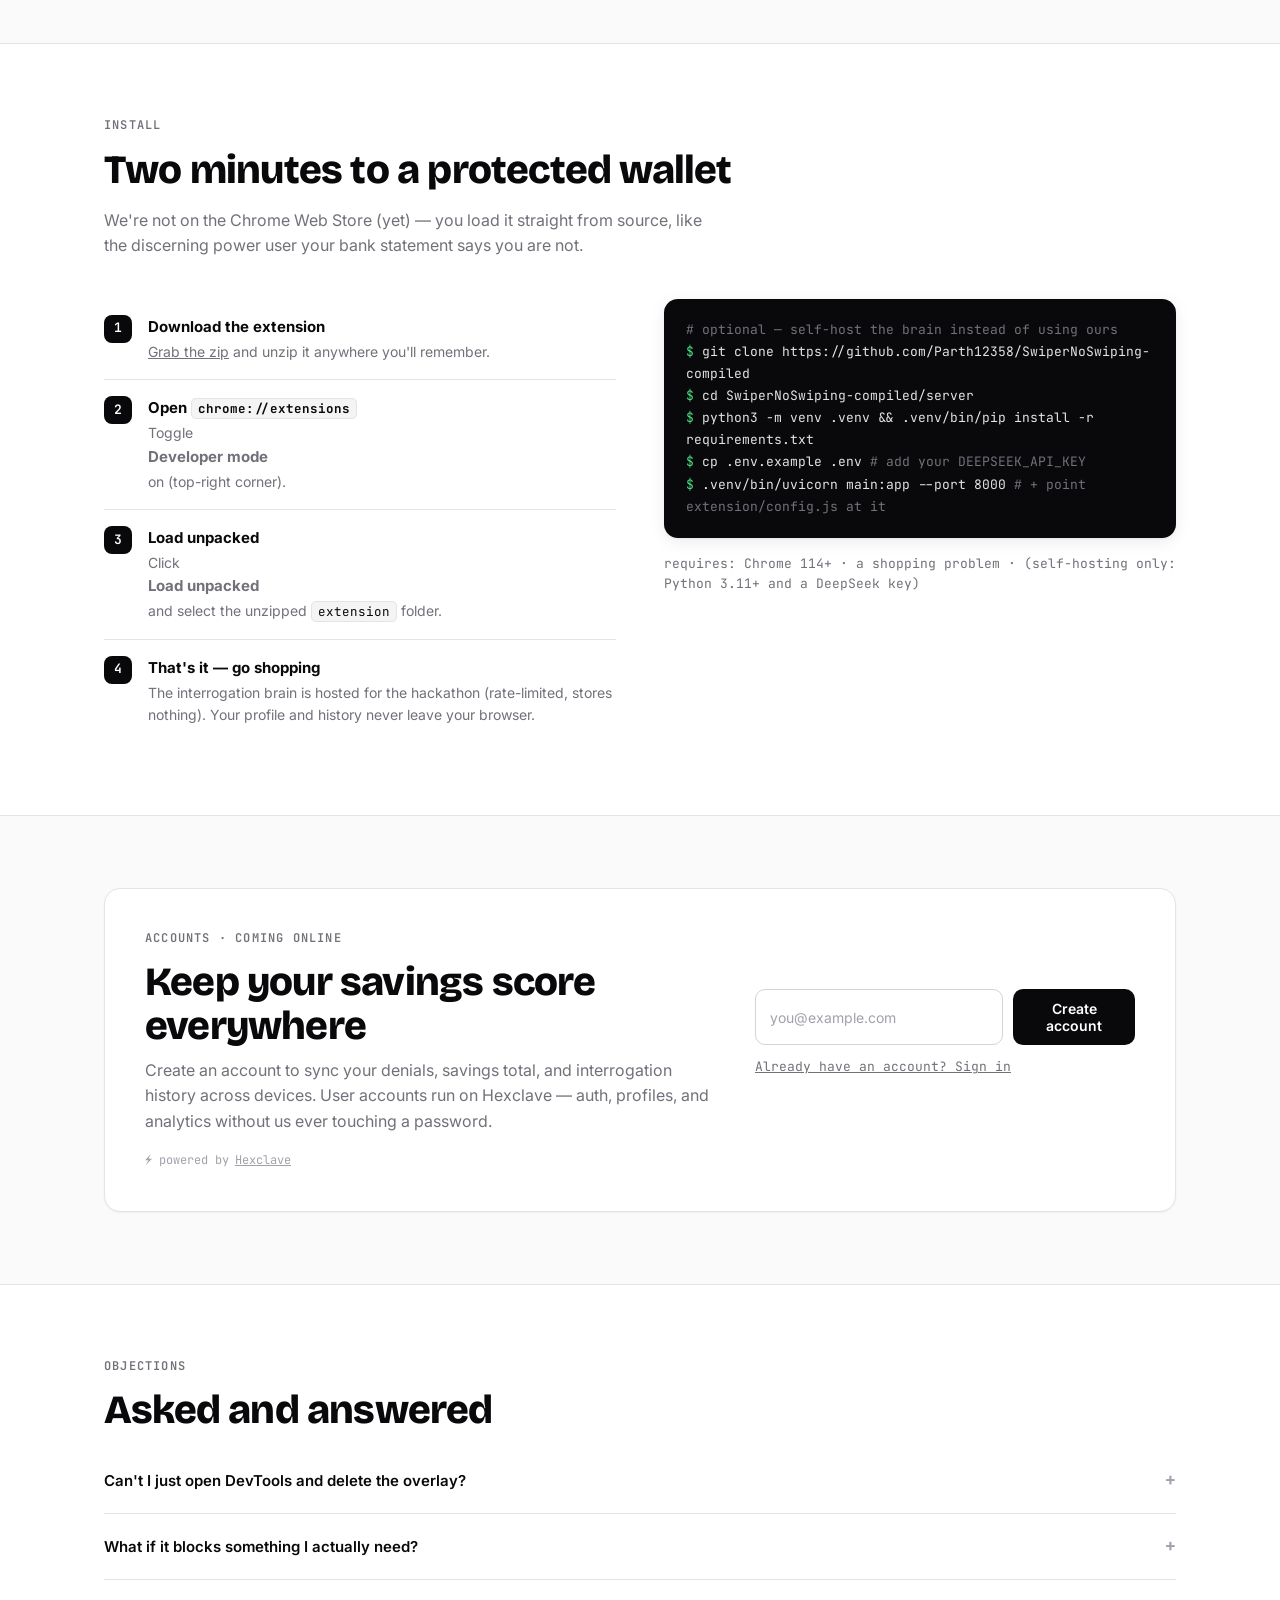
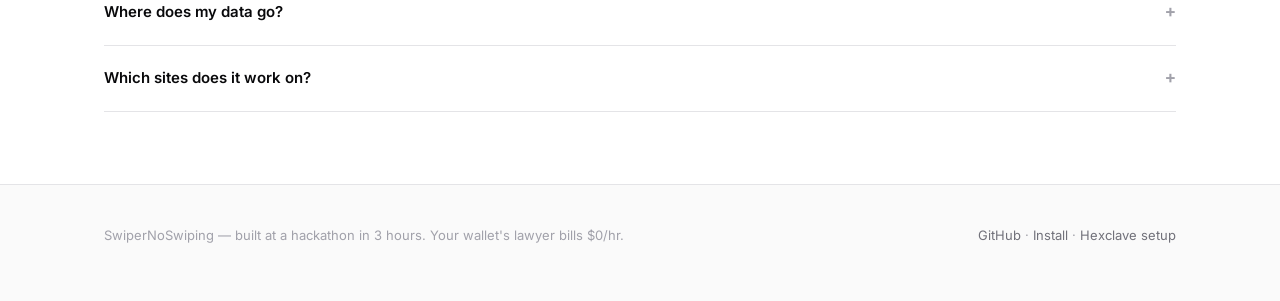
==== commit 8ded2d3c: "Hexclave auth round-trip + payments checkout on the site - init on page load, session detection, hos" ====
--- a/docs/index.html
+++ b/docs/index.html
@@ -210,6 +210,15 @@
   }
   .account-form input::placeholder { color: var(--faint); }
   .account-status { margin-top: 12px; font-size: 13px; font-family: var(--font-mono); color: var(--muted); min-height: 20px; }
+  .account-status a { color: var(--muted); }
+  .signedin-line { font-size: 14px; margin-bottom: 14px; }
+  .signedin-actions { display: flex; gap: 10px; flex-wrap: wrap; }
+  #hx-pro-badge {
+    font-family: var(--font-mono); font-size: 10px; font-weight: 600;
+    letter-spacing: 0.08em; color: var(--approved);
+    border: 1px solid var(--approved); border-radius: 999px;
+    padding: 3px 9px; margin-left: 8px; vertical-align: middle;
+  }
   .powered { display: inline-flex; align-items: center; gap: 6px; font-size: 12px; color: var(--faint); font-family: var(--font-mono); margin-top: 16px; }
 
   /* FAQ */
@@ -361,10 +370,20 @@
         <span class="powered">⚡ powered by <a href="https://www.hexclave.com">Hexclave</a></span>
       </div>
       <div>
-        <form class="account-form" id="hexclave-form">
-          <input type="email" id="hexclave-email" placeholder="you@example.com" aria-label="Email address" required>
-          <button class="btn btn-primary" type="submit">Create account</button>
-        </form>
+        <div id="hexclave-signedout">
+          <form class="account-form" id="hexclave-form">
+            <input type="email" id="hexclave-email" placeholder="you@example.com" aria-label="Email address" required>
+            <button class="btn btn-primary" type="submit">Create account</button>
+          </form>
+          <p class="account-status"><a href="#" id="hx-signin">Already have an account? Sign in</a></p>
+        </div>
+        <div id="hexclave-signedin" style="display:none">
+          <p class="signedin-line">Signed in as <b id="hx-user"></b> <span id="hx-pro-badge" style="display:none">PRO · lawyer on retainer</span></p>
+          <div class="signedin-actions">
+            <button class="btn btn-primary" id="hx-pro-btn">Retain the lawyer — $5</button>
+            <button class="btn btn-outline" id="hx-signout">Sign out</button>
+          </div>
+        </div>
         <p class="account-status" id="hexclave-status"></p>
       </div>
     </div>
@@ -405,38 +424,116 @@
 
 <script src="hexclave-config.js"></script>
 <script type="module">
-  // Hexclave user infrastructure (auth/profiles) — @hexclave/js, cloud setup.
-  // Hosted-pages flow per docs.hexclave.com: init the client app, then
-  // redirectToSignUp() sends the visitor to Hexclave's hosted sign-up.
-  const form = document.getElementById('hexclave-form');
-  const status = document.getElementById('hexclave-status');
-  const submitBtn = form.querySelector('button[type="submit"]');
-  form.addEventListener('submit', async (e) => {
-    e.preventDefault();
-    const projectId = window.HEXCLAVE_PROJECT_ID;
-    if (!projectId) {
-      status.textContent = 'Accounts launch soon — Hexclave project not connected yet (see HEXCLAVE_SETUP.md).';
+  // Hexclave user infrastructure — @hexclave/js, cloud setup, hosted pages.
+  // Full auth round-trip: init on load, detect session, hosted sign-up /
+  // sign-in / sign-out, and checkout for the "lawyer_retainer" product.
+  const $ = (id) => document.getElementById(id);
+  const status = $('hexclave-status');
+  const PRODUCT_ID = 'lawyer_retainer';
+
+  let app = null;
+  let user = null;
+
+  async function initHexclave() {
+    if (!window.HEXCLAVE_PROJECT_ID) {
+      status.textContent = 'Accounts launch soon — Hexclave project not connected yet.';
       return;
     }
-    submitBtn.disabled = true;
-    status.textContent = 'Opening secure sign-up…';
     try {
       // Version pinned so a new SDK release can't break the live page.
       const { HexclaveClientApp } = await import('https://esm.sh/@hexclave/js@1.0.67');
-      const app = new HexclaveClientApp({
-        projectId,
+      const here = location.origin + location.pathname;
+      app = new HexclaveClientApp({
+        projectId: window.HEXCLAVE_PROJECT_ID,
         baseUrl: window.HEXCLAVE_API_URL,
         tokenStore: 'cookie',
-        urls: { default: { type: 'hosted' } },
+        // Hosted auth pages; every post-auth redirect returns to THIS page,
+        // on whichever domain (github.io or railway) it's being viewed.
+        urls: {
+          default: { type: 'hosted' },
+          afterSignIn: here,
+          afterSignUp: here,
+          afterSignOut: here,
+          home: here,
+        },
       });
       window.__hexclave = app;
+      user = await app.getUser();
+      if (user) await renderSignedIn();
+    } catch (err) {
+      console.error('[hexclave] init failed:', err);
+    }
+  }
+
+  async function renderSignedIn() {
+    $('hexclave-signedout').style.display = 'none';
+    $('hexclave-signedin').style.display = 'block';
+    $('hx-user').textContent = user.displayName || user.primaryEmail || 'mystery shopper';
+    try {
+      const products = await user.listProducts();
+      const ownsPro = products.some((p) => p.id === PRODUCT_ID && p.quantity > 0);
+      $('hx-pro-badge').style.display = ownsPro ? 'inline-block' : 'none';
+      $('hx-pro-btn').style.display = ownsPro ? 'none' : 'inline-flex';
+    } catch (err) {
+      // Payments app not enabled yet — keep the button, it explains on click.
+      console.warn('[hexclave] products unavailable:', err);
+    }
+  }
+
+  $('hexclave-form').addEventListener('submit', async (e) => {
+    e.preventDefault();
+    if (!app) {
+      status.textContent = 'Accounts launch soon — Hexclave project not connected yet.';
+      return;
+    }
+    status.textContent = 'Opening secure sign-up…';
+    try {
       await app.redirectToSignUp();
     } catch (err) {
       console.error('[hexclave]', err);
       status.textContent = 'Hexclave unreachable right now — try again in a minute.';
-      submitBtn.disabled = false;
     }
   });
+
+  $('hx-signin').addEventListener('click', async (e) => {
+    e.preventDefault();
+    if (!app) return;
+    status.textContent = 'Opening secure sign-in…';
+    try {
+      await app.redirectToSignIn();
+    } catch (err) {
+      status.textContent = 'Hexclave unreachable right now — try again in a minute.';
+    }
+  });
+
+  $('hx-signout').addEventListener('click', async () => {
+    if (!app) return;
+    try {
+      await app.redirectToSignOut();
+    } catch (err) {
+      status.textContent = 'Sign-out hiccup — refresh and try again.';
+    }
+  });
+
+  $('hx-pro-btn').addEventListener('click', async () => {
+    if (!user) return;
+    const btn = $('hx-pro-btn');
+    btn.disabled = true;
+    status.textContent = 'Opening checkout…';
+    try {
+      const checkoutUrl = await user.createCheckoutUrl({
+        productId: PRODUCT_ID,
+        returnUrl: location.href,
+      });
+      location.href = checkoutUrl;
+    } catch (err) {
+      console.error('[hexclave] checkout:', err);
+      status.textContent = 'Payments are warming up (Stripe onboarding pending) — check back soon.';
+      btn.disabled = false;
+    }
+  });
+
+  initHexclave();
 </script>
 </body>
 </html>
